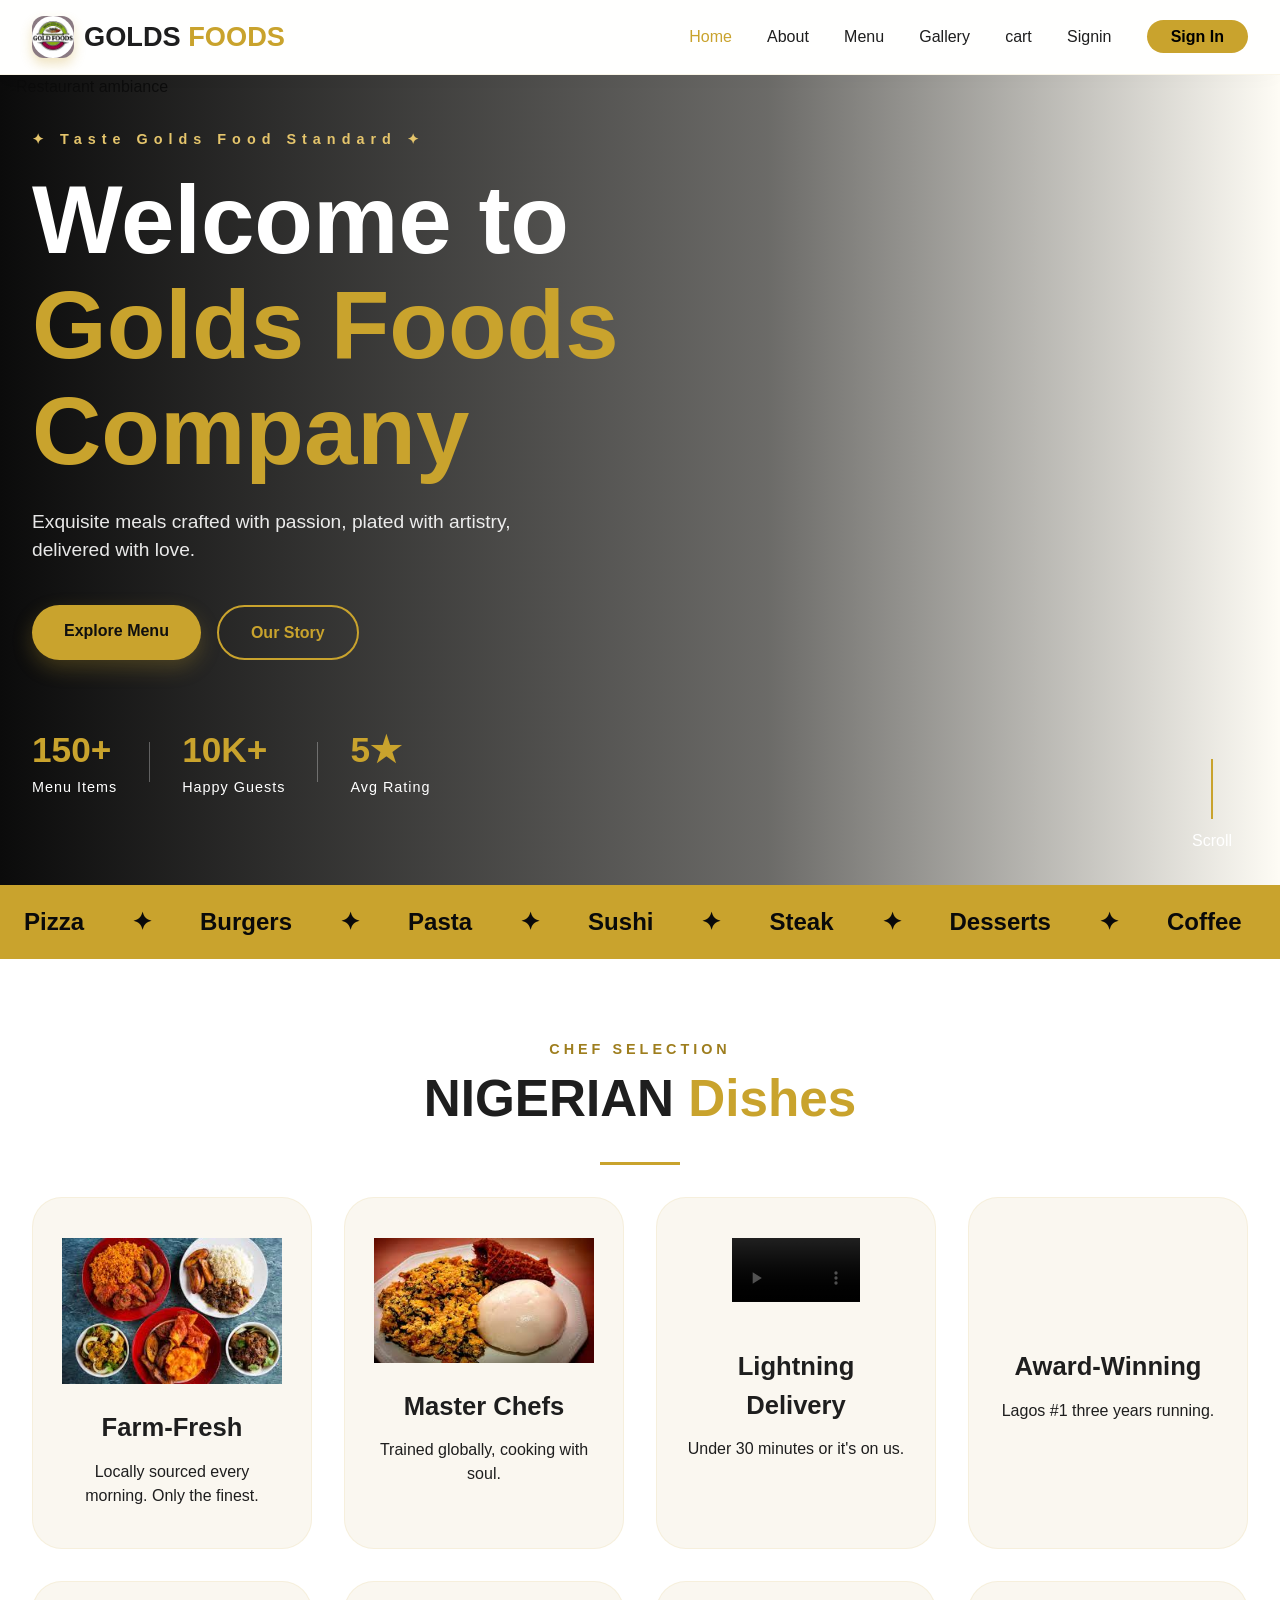
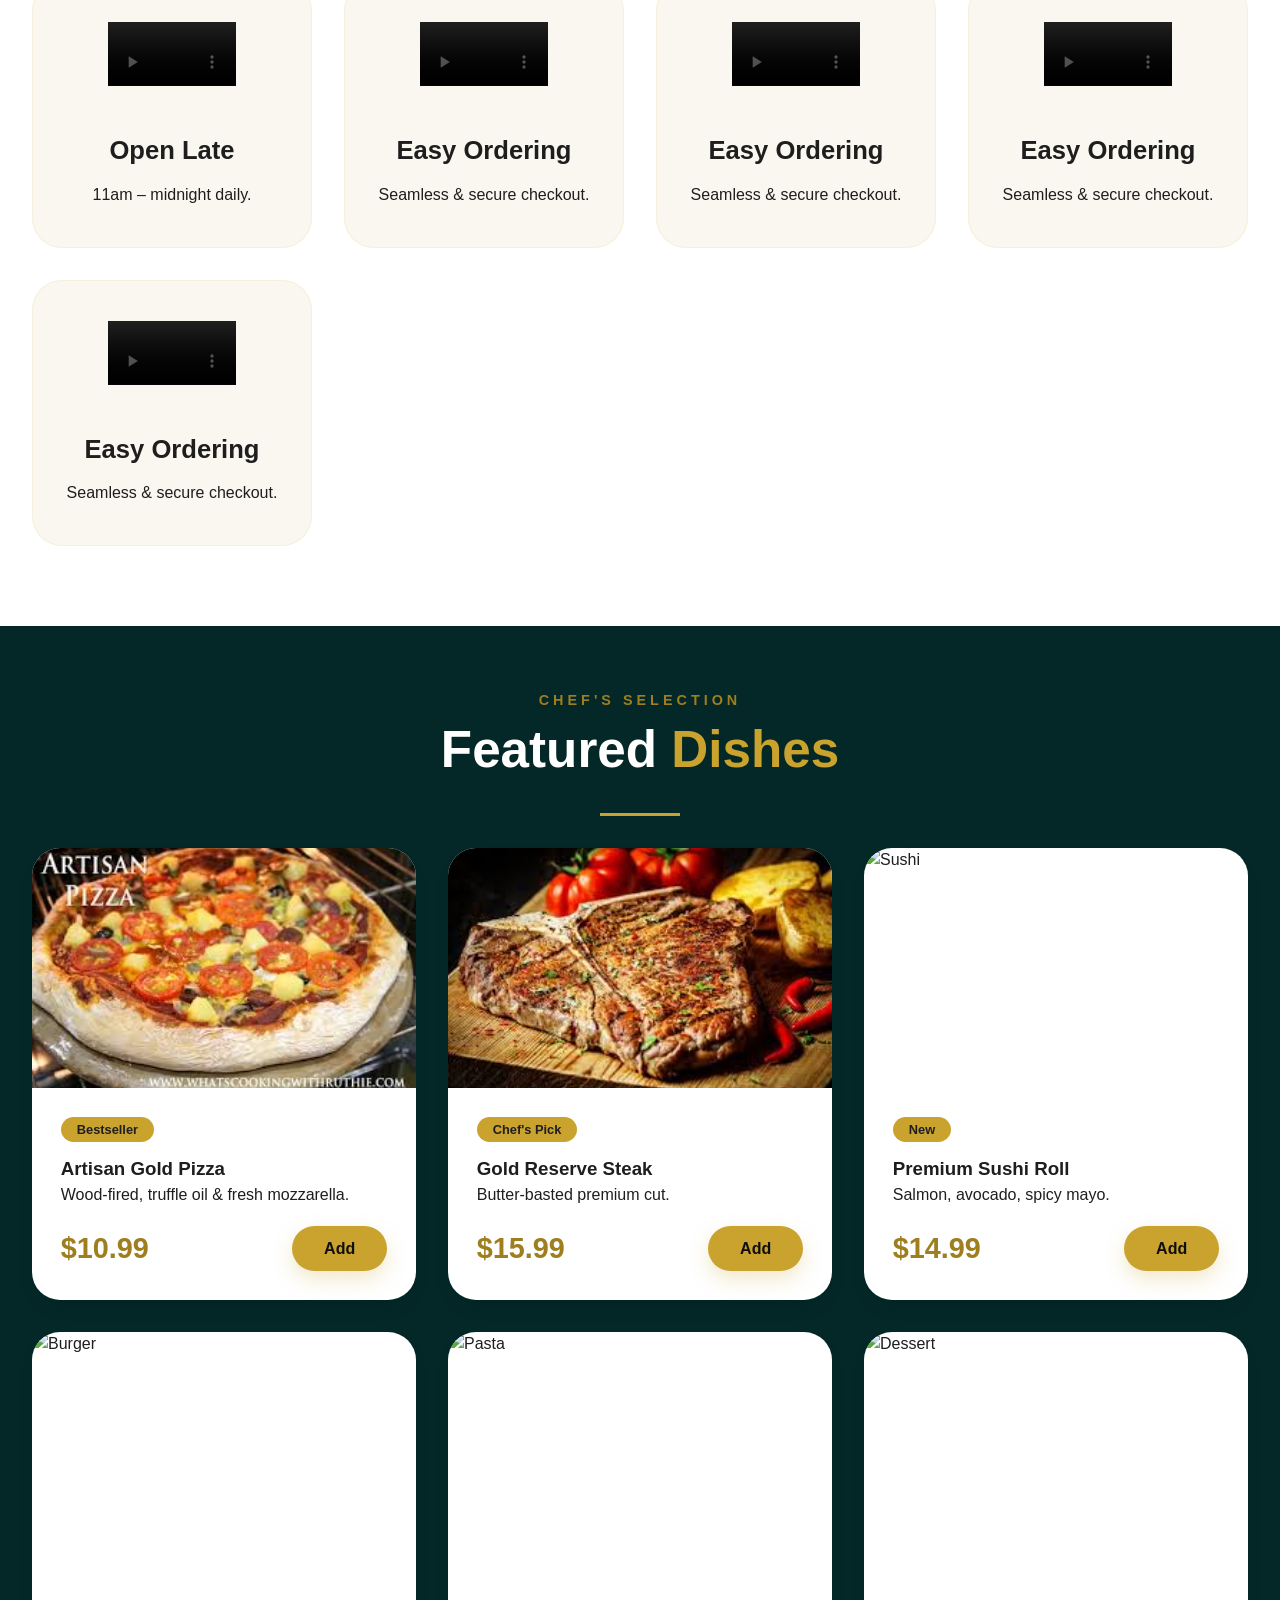
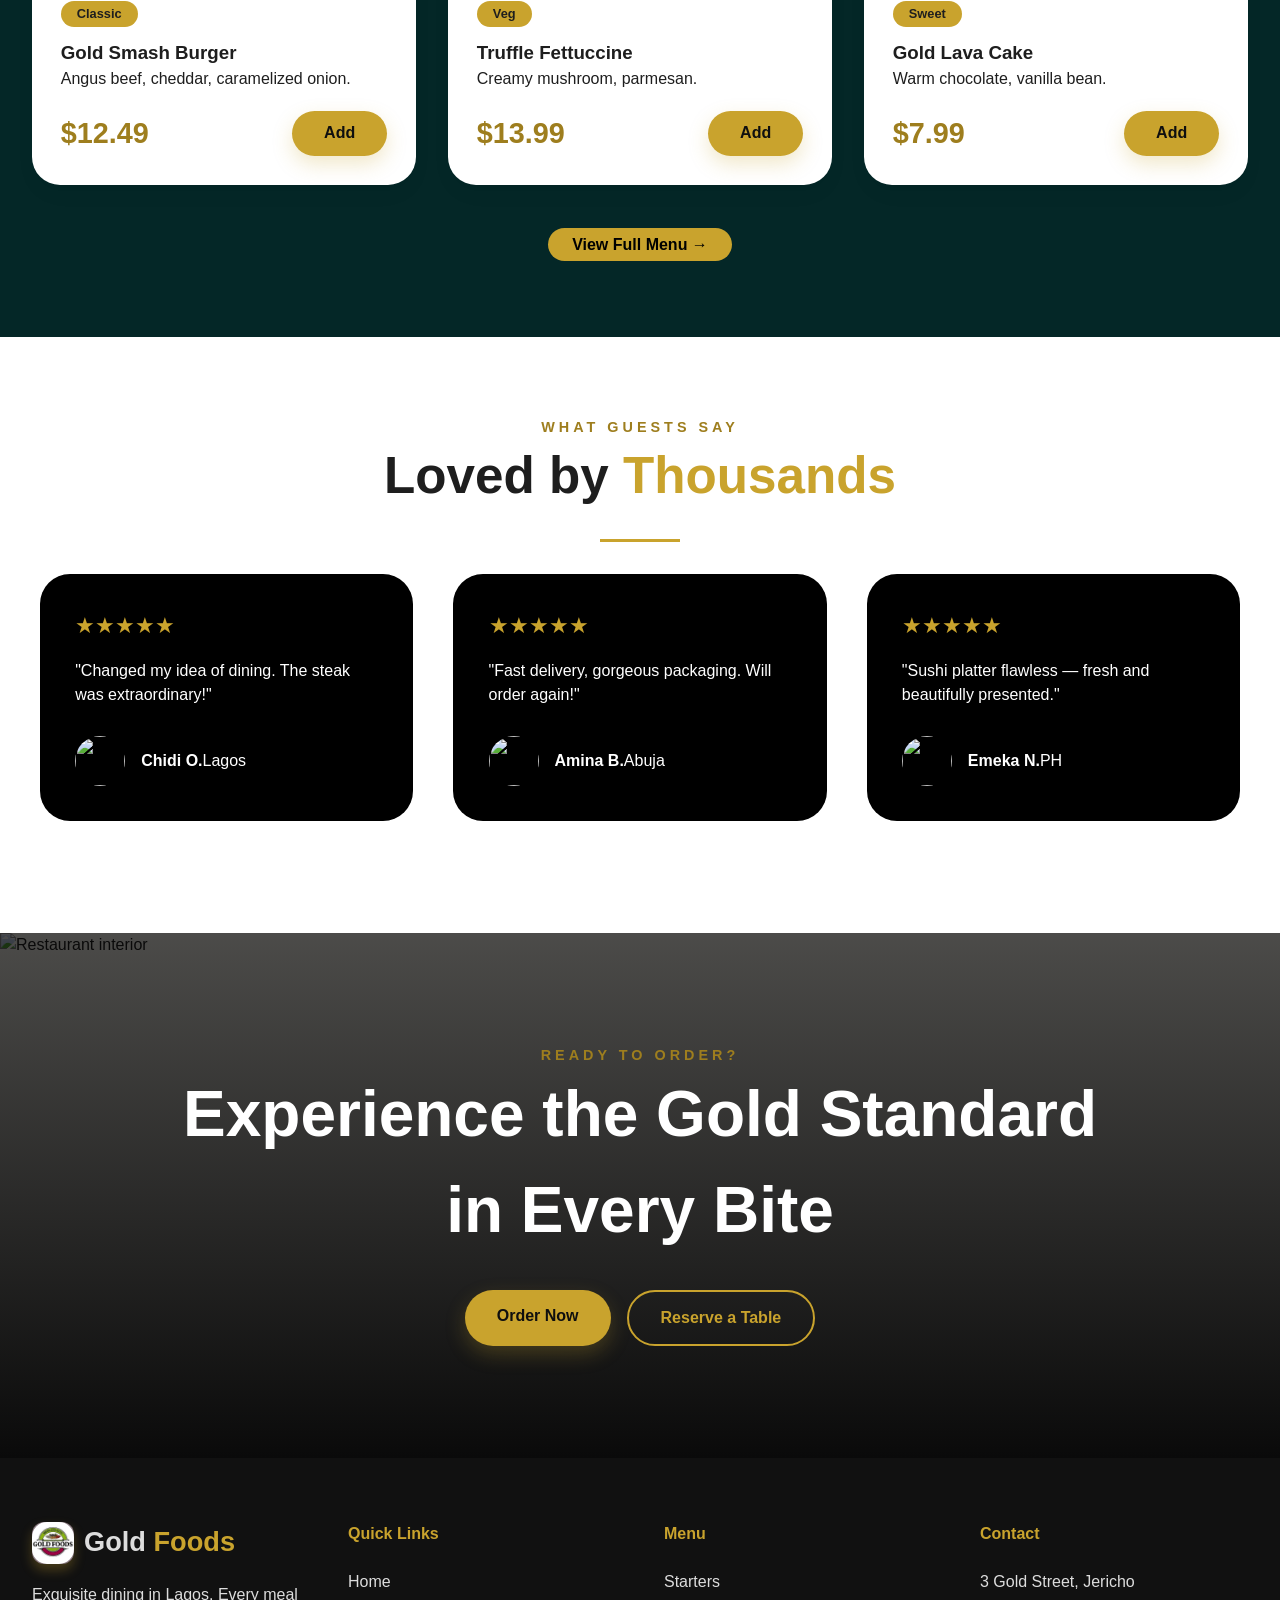
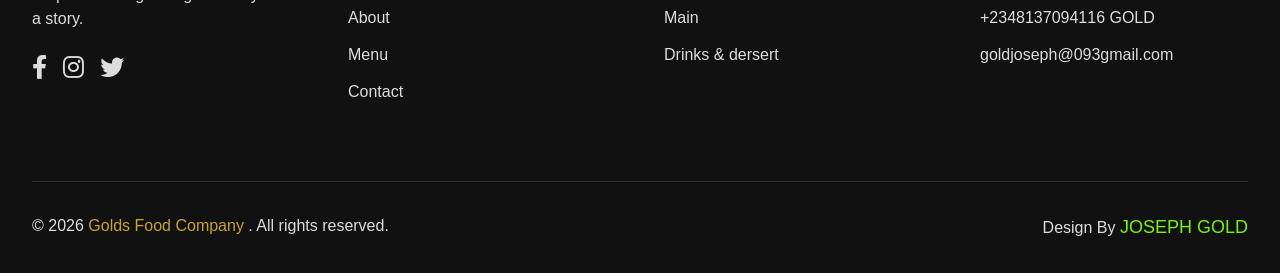
==== index.html @ 005d0058 "Publish website" ====
<!DOCTYPE html>
<html lang="en">
<head>
  <meta charset="UTF-8">
  <meta name="viewport" content="width=device-width, initial-scale=1.0, maximum-scale=1.0, user-scalable=yes">
  <title>Gold Foods · Taste the Gold Standard</title>
  <!-- Font Awesome for icons (optional but clean) -->
  <link rel="stylesheet" href="https://cdnjs.cloudflare.com/ajax/libs/font-awesome/6.0.0-beta3/css/all.min.css">
  <style>
    /* ===== RESET & GLOBAL ===== */
    * {         
      margin: 0;
      padding: 0;
      box-sizing: border-box;
    }

    body {
      font-family: systevm-ui, -apple-system, 'Segoe UI', Roboto, 'Helvetica Neue', sans-serif;
      background: #fefcf5;
      color: #1e1e1e;
      line-height: 1.5;
      overflow-x: hidden;
    }

    img {
      max-width: 100%;
      display: block;
    }

    a {
      text-decoration: none;
      color: inherit;
    }

    ul {
      list-style: none;
    }

    /* ===== GOLD VARIABLES ===== */
    :root {
      --gold: #c9a32d;
      --gold-light: #e5c56c;
      --gold-dark: #9e7e1e;
      --dark: #1a1a1a;
      --soft-bg: #faf7f0;
      --shadow-sm: 0 10px 25px -5px rgba(0, 0, 0, 0.05), 0 8px 10px -6px rgba(0,0,0,0.02);
      --shadow-md: 0 20px 30px -10px rgba(0, 0, 0, 0.1);
      --border-radius-card: 24px;
      --transition: all 0.3s ease;
    }

    /* ===== UTILS ===== */
    .container {
      max-width: 1280px;
      margin: 0 auto;
      padding: 0 1.5rem;
    }

    .btn {
      display: inline-block;
      font-weight: 600;
      padding: 0.85rem 2rem;
      border-radius: 50px;
      transition: var(--transition);
      font-size: 1rem;
      border: none;
      cursor: pointer;
      text-align: center;
    }

    .btn-gold {
      background: var(--gold);
      color: #0f0f0f;
      box-shadow: 0 8px 20px rgba(201, 163, 45, 0.25);
    }

    .btn-gold:hover {
      background: var(--gold-dark);
      color: white;
      transform: translateY(-3px);
      box-shadow: 0 12px 25px rgba(158, 126, 30, 0.3);
    }

    .btn-outline {
      background: transparent;
      border: 2px solid var(--gold);
      color: var(--gold);
    }

    .btn-outline:hover {
      background: var(--gold);
      color: #111;
    }

    .gold-divider {
      width: 80px;
      height: 3px;
      background: var(--gold);
      margin: 1.5rem auto 2rem;
    }

    .section-eyebrow {
      text-transform: uppercase;
      letter-spacing: 4px;
      font-size: 0.9rem;
      color: var(--gold-dark);
      font-weight: 600;
      text-align: center;
    }

    .section-title {
      font-size: clamp(2.2rem, 6vw, 3.2rem);
      font-weight: 700;
      text-align: center;
      color: #1e1e1e;
    }

    .section-title em {
      color: var(--gold);
      font-style: normal;
      position: relative;
    }

    /* ===== NAVBAR ===== */
    .navbar {
      display: flex;
      align-items: center;
      justify-content: space-between;
      padding: 1rem 2rem;
      background: rgba(255, 255, 255, 0.9);
      backdrop-filter: blur(10px);
      -webkit-backdrop-filter: blur(10px);
      position: sticky;
      top: 0;
      z-index: 1000;
      box-shadow: 0 4px 20px rgba(0,0,0,0.02);
      border-bottom: 1px solid rgba(201,163,45,0.1);
    }

    .nav-logo {
      display: flex;
      align-items: center;
      gap: 10px;
    }

    .nav-logo-icon {
      background: var(--gold-light);
      width: 42px;
      height: 42px;
      border-radius: 12px;
      display: flex;
      align-items: center;
      justify-content: center;
      font-weight: 800;
      font-size: 1.5rem;
      color: #111;
      background-color: rgb(138, 122, 130);
      box-shadow: 0 6px 12px rgba(201,163,45,0.3);
    }

    .nav-logo-text {
      font-size: 1.7rem;
      font-weight: 700;
    }

    .nav-logo-text span {
      color: var(--gold);
    }

    .nav-links {
      display: flex;
      align-items: center;
      gap: 2.2rem;
      font-weight: 500;
    }

    .nav-links a {
      transition: color 0.2s;
    }

    .nav-links a:hover, .nav-links a.active {
      color: var(--gold);
    }

    .nav-cart-icon {
      display: flex;
      align-items: center;
      gap: 5px;
    }

    .cart-badge {
      background: var(--gold);
      color: black;
      border-radius: 30px;
      padding: 0.1rem 0.5rem;
      font-size: 0.8rem;
      font-weight: 700;
    }

    .nav-cta {
      background: var(--gold);
      padding: 0.5rem 1.5rem !important;
      border-radius: 40px;
      color: black !important;
      font-weight: 600;
    }

    .hamburger {
      display: none;
      flex-direction: column;
      justify-content: space-around;
      width: 32px;
      height: 28px;
      background: transparent;
      border: none;
      cursor: pointer;
    }
    .href {
      background: var(--gold);
      padding: 0.5rem 1.5rem !important;
      border-radius: 40px;
      color: black !important;
      font-weight: 600;
    }
    .href:hover {
      background-color: rgb(11, 14, 11);
      color: rgb(59, 7, 180) !important;
    }

    .hamburger span {
      width: 100%;
      height: 3px;
      background: var(--dark);
      border-radius: 5px;
      transition: 0.3s;
    }

    .mobile-nav {
      position: fixed;
      top: 0;
      right: -100%;
      width: 75%;
      max-width: 320px;
      height: 100vh;
      background: white;
      box-shadow: -10px 0 30px rgba(0,0,0,0.1);
      padding: 5rem 2rem;
      display: flex;
      flex-direction: column;
      gap: 2rem;
      z-index: 2000;
      transition: right 0.4s cubic-bezier(0.2, 0.9, 0.4, 1);
    }

    .mobile-nav a {
      font-size: 1.3rem;
      font-weight: 500;
      border-bottom: 1px solid #eee;
      padding-bottom: 0.5rem;
    }

    .mobile-nav.active {
      right: 0;
    }

    .overlay {
      position: fixed;
      inset: 0;
      background: rgba(0,0,0,0.4);
      backdrop-filter: blur(3px);
      z-index: 1500;
      opacity: 0;
      visibility: hidden;
      transition: 0.3s;
    }

    .overlay.active {
      opacity: 1;
      visibility: visible;
    }
    .hero {
      position: relative;
      min-height: 90vh;
      display: flex;
      align-items: center;
      padding: 2rem 2rem 4rem;
    }

    .hero-bg {
      position: absolute;
      inset: 0;
      z-index: -1;
    }

    .hero-bg-img {
      width: 100%;
      height: 100%;
      object-fit: cover;
    }

    .hero-overlay {
      position: absolute;
      inset: 0;
      background: linear-gradient(90deg, #0b0b0b 0%, rgba(10,10,10,0.6) 60%, transparent 100%);
    }

    .hero-content {
      max-width: 750px;
      color: white;
      position: relative;
      z-index: 5;
    }

    .hero-eyebrow {
      color: var(--gold-light);
      font-weight: 600;
      letter-spacing: 6px;
      font-size: 0.9rem;
      margin-bottom: 1rem;
    }

    .hero-title {
      font-size: clamp(3.5rem, 10vw, 6rem);
      font-weight: 800;
      line-height: 1.1;
      margin-bottom: 1.5rem;
    }

    .hero-title em {
      color: var(--gold);
      font-style: normal;
    }

    .hero-sub {
      font-size: 1.2rem;
      opacity: 0.9;
      max-width: 500px;
      margin-bottom: 2.5rem;
    }

    .hero-btns {
      display: flex;
      flex-wrap: wrap;
      gap: 1rem;
    }

    .hero-stats {
      display: flex;
      margin-top: 4rem;
      gap: 2rem;
      align-items: center;
      flex-wrap: wrap;
    }

    .stat {
      display: flex;
      flex-direction: column;
    }

    .stat-num {
      font-size: 2.2rem;
      font-weight: 700;
      color: var(--gold);
    }

    .stat-label {
      font-size: 0.9rem;
      letter-spacing: 1px;
    }

    .stat-sep {
      width: 1px;
      height: 40px;
      background: rgba(255,255,255,0.3);
    }

    .hero-scroll {
      position: absolute;
      bottom: 2rem;
      right: 3rem;
      color: white;
      display: flex;
      flex-direction: column;
      align-items: center;
      gap: 10px;
    }

    .scroll-line {
      width: 2px;
      height: 60px;
      background: var(--gold);
    }

    /* MARQUEE */
    .marquee-wrap {
      background: var(--gold);
      color: #0a0a0a;
      padding: 1.2rem 0;
      overflow: hidden;
      white-space: nowrap;
      font-weight: 600;
      font-size: 1.5rem;
    }

    .marquee-track {
      display: inline-block;
      animation: marquee 25s linear infinite;
    }

    .marquee-track span {
      margin: 0 1.5rem;
    }

    @keyframes marquee {
      0% { transform: translateX(0); }
      100% { transform: translateX(-50%); }
    }

    /* FEATURES */
    .features-section {
      padding: 5rem 2rem;
      background: white;
    }

    .features-grid {
      display: grid;
      grid-template-columns: repeat(auto-fit, minmax(280px, 1fr));
      gap: 2rem;
      max-width: 1300px;
      margin: 2rem auto 0;
    }

    .feature-card {
      background: var(--soft-bg);
      padding: 2.5rem 1.8rem;
      border-radius: 30px;
      text-align: center;
      transition: var(--transition);
      border: 1px solid rgba(201,163,45,0.1);
    }

    .feature-card:hover {
      transform: translateY(-8px);
      box-shadow: var(--shadow-md);
      border-color: var(--gold);
    }

    .feature-icon {
      font-size: 3.2rem;
      margin-bottom: 1.5rem;
    }

    .feature-card h3 {
      font-size: 1.6rem;
      margin-bottom: 0.8rem;
    }

    /* FEATURED DISHES */
    .featured-section {
      padding: 4rem 2rem 5rem;
      background-color: rgb(4, 39, 39);
    }

    .featured-grid {
      display: grid;
      grid-template-columns: repeat(3, 1fr);
      gap: 2rem;
      max-width: 1300px;
      margin: 2rem auto;
    }

    .featured-card {
      background: white;
      border-radius: 28px;
      overflow: hidden;
      box-shadow: var(--shadow-sm);
      transition: 0.3s;
    }

    .featured-card.large {
      grid-column: span 1;
    }

    .featured-card img {
      width: 100%;
      height: 240px;
      object-fit: cover;
    }

    .featured-info {
      padding: 1.8rem;
    }

    .featured-tag {
      background: var(--gold);
      padding: 0.2rem 1rem;
      border-radius: 40px;
      font-size: 0.8rem;
      font-weight: 700;
      display: inline-block;
      margin-bottom: 0.8rem;
    }

    .featured-bottom {
      display: flex;
      justify-content: space-between;
      align-items: center;
      margin-top: 1.2rem;
    }

    .price {
      font-size: 1.8rem;
      font-weight: 700;
      color: var(--gold-dark);
    }
    .testimonials-section {
      padding: 5rem 2rem;
      background: white;
      color:white
    }

    .testimonials-grid {
      display: grid;
      grid-template-columns: repeat(auto-fit, minmax(280px, 1fr));
      gap: 2.5rem;
      max-width: 1200px;
      margin: 2rem auto;
    }

    .testimonial-card {
      background: black;
      padding: 2.2rem;
      border-radius: 30px;
    }

    .stars {
      color: var(--gold);
      font-size: 1.4rem;
      margin-bottom: 1rem;
    }

    .testimonial-author {
      display: flex;
      align-items: center;
      gap: 1rem;
      margin-top: 1.8rem;
    }

    .testimonial-author img {
      width: 50px;
      height: 50px;
      border-radius: 50%;
      object-fit: cover;
    }

    /* CTA */
    .cta-section {
      position: relative;
      padding: 7rem 2rem;
    }

    .cta-bg {
      position: absolute;
      inset: 0;
    }

    .cta-bg img {
      width: 100%;
      height: 100%;
      object-fit: cover;
    }

    .cta-overlay {
      position: absolute;
      inset: 0;
      background: linear-gradient(0deg, #0a0a0a 0%, rgba(0,0,0,0.7) 100%);
    }

    .cta-content {
      position: relative;
      z-index: 5;
      text-align: center;
      color: white;
    }

    .cta-title {
      font-size: clamp(2.5rem, 6vw, 4rem);
    }

    /* FOOTER */
    footer {
      background: #111;
      color: #ddd;
      padding: 4rem 2rem 2rem;
    }

    .footer-grid {
      display: grid;
      grid-template-columns: repeat(auto-fit, minmax(180px, 1fr));
      gap: 3rem;
      max-width: 1300px;
      margin: 0 auto;
    }

    .footer-brand p {
      margin: 1.2rem 0;
    } 

    .footer-social {
      display: flex;
      gap: 1rem;
      font-size: 1.5rem;
    }

    .footer-col h4 {
      color: var(--gold);
      margin-bottom: 1.5rem;
    }

    .footer-col ul li {
      margin-bottom: 0.8rem;
    }

    .footer-bottom {
      border-top: 1px solid #333;
      margin-top: 4rem;
      padding-top: 2rem;
      display: flex;
      justify-content: space-between;
      flex-wrap: wrap;
    }

    /* responsiveness */
    @media (max-width: 900px) {
      .nav-links { display: none; }
      .hamburger { display: flex; }
      .featured-grid { grid-template-columns: 1fr; }
      .hero { min-height: 80vh; }
    }

    @media (max-width: 600px) {
      .navbar { padding: 1rem; }
      .hero-content { padding: 1rem 0; }
    }

    /* AOS simple */
    .aos {
      opacity: 0;
      transform: translateY(20px);
      transition: opacity 0.8s, transform 0.8s;
    }
    .aos.visible {
      opacity: 1;
      transform: translateY(0);
    }

    /* cart feedback */
    .cart-pop {
      position: fixed;
      bottom: 30px;
      left: 50%;
      transform: translateX(-50%);
      background: var(--gold-dark);
      color: white;
      padding: 0.8rem 2rem;
      border-radius: 60px;
      font-weight: 600;
      z-index: 9999;
      box-shadow: 0 15px 30px rgba(0,0,0,0.3);
      transition: 0.2s;
    }
  </style>
</head>
<body>

<!-- NAV -->
<nav class="navbar">
  <a href="#" class="nav-logo">
    <div class="nav-logo-icon"><img src="./COOKING MEDIA/logo2.jfif" alt="gold" width="150%" style="border-radius: 180px;"></div>
    <span class="nav-logo-text">GOLDS <span>FOODS</span></span>
  </a>
  <ul class="nav-links">
    <li><a href="#" class="active">Home</a></li>
    <li><a href="./about.html">About</a></li>
    <li><a href="./menu.html">Menu</a></li>
    <li><a href="./gallery.html">Gallery</a></li>
    <li><a href="./cart.html">cart</a></li>
    <li><a href="./auth.html">Signin</a></li>
    
    <li><a href="#" class="nav-cta">Sign In</a></li>
  </ul>
  <button class="hamburger" id="hamburger" aria-label="Menu"><span></span><span></span><span></span></button>
</nav>
<div class="mobile-nav" id="mobileNav">
  <a href="#">Home</a><a href="#">About</a><a href="#">Menu</a><a href="#">Gallery</a><a href="#">Contact</a>
  <a href="#"><i class="fas fa-shopping-cart"></i> Cart</a><a href="#">Sign In</a>
</div>
<div class="overlay" id="overlay"></div>

<!-- HERO -->
<section class="hero">
  <div class="hero-bg">
    <img src="https://images.unsplash.com/photo-1414235077428-338989a2e8c0?w=1600&h=900&fit=crop" alt="Restaurant ambiance" class="hero-bg-img">
    <div class="hero-overlay"></div>
  </div>
  <div class="hero-content">
    <p class="hero-eyebrow">✦ Taste Golds Food Standard  ✦</p>
    <h1 class="hero-title">Welcome to<br><em>Golds Foods Company</em></h1>
    <p class="hero-sub">Exquisite meals crafted with passion, plated with artistry, delivered with love.</p>
    <div class="hero-btns">
      <a href="#" class="btn btn-gold">Explore Menu</a>
      <a href="#" class="btn btn-outline">Our Story</a>
    </div>
    <div class="hero-stats">
      <div class="stat"><span class="stat-num">150+</span><span class="stat-label">Menu Items</span></div>
      <div class="stat-sep"></div>
      <div class="stat"><span class="stat-num">10K+</span><span class="stat-label">Happy Guests</span></div>
      <div class="stat-sep"></div>
      <div class="stat"><span class="stat-num">5★</span><span class="stat-label">Avg Rating</span></div>
    </div>
  </div>
  <div class="hero-scroll">
    <div class="scroll-line"></div>
    <span>Scroll</span>
  </div>
</section>

<!-- MARQUEE -->
<div class="marquee-wrap">
  <div class="marquee-track">
    <span>Pizza</span><span>✦</span><span>Burgers</span><span>✦</span><span>Pasta</span><span>✦</span><span>Sushi</span><span>✦</span><span>Steak</span><span>✦</span><span>Desserts</span><span>✦</span><span>Coffee</span><span>✦</span><span>Salads</span><span>✦</span>
    <span>Pizza</span><span>✦</span><span>Burgers</span><span>✦</span><span>Pasta</span><span>✦</span><span>Sushi</span><span>✦</span><span>Steak</span><span>✦</span><span>Desserts</span><span>✦</span><span>Coffee</span><span>✦</span><span>Salads</span><span>✦</span>
  </div>
</div>

<!-- FEATURES 4+ sections -->
<section class="features-section">
  <p class="section-eyebrow">chef selection</p>
  <h2 class="section-title">NIGERIAN<em> Dishes</em></h2>
  <div class="gold-divider"></div>
  <div class="features-grid">
    <div class="feature-card aos"><div class="feature-icon"><img src="[data-uri]" alt="" width="200%"></div><h3>Farm-Fresh</h3><p>Locally sourced every morning. Only the finest.</p></div>
    <div class="feature-card aos"><div class="feature-icon"><img src="[data-uri]" alt=""></div><h3>Master Chefs</h3><p>Trained globally, cooking with soul.</p></div>
    <div class="feature-card aos"><div class="feature-icon"><video src="./COOKING MEDIA/cooking video.mp4" controls autoplay loop muted width="58%"></video></div><h3>Lightning Delivery</h3><p>Under 30 minutes or it's on us.</p></div>
    <div class="feature-card aos"><div class="feature-icon"><video src="./COOKING MEDIA/Download (1).mp6.mp4" control muted autoplay loop width="58%"></video></div><h3>Award-Winning</h3><p>Lagos #1 three years running.</p></div>
    <div class="feature-card aos"><div class="feature-icon"><video src="./COOKING MEDIA/Download (1).mp7.mp4" controls muted autoplay loop width="58%"></video></div><h3>Open Late</h3><p>11am – midnight daily.</p></div>
    <div class="feature-card aos"><div class="feature-icon"><video src="./COOKING MEDIA/Download (1).mp8.mp4" controls muted autoplay loop width="58%"></video></div><h3>Easy Ordering</h3><p>Seamless & secure checkout.</p></div>
     <div class="feature-card aos"><div class="feature-icon"><video src="./COOKING MEDIA/Download.mp4" controls muted autoplay loop width="58%"></video></div><h3>Easy Ordering</h3><p>Seamless & secure checkout.</p></div>
     <div class="feature-card aos"><div class="feature-icon"><video src="./COOKING MEDIA/Download 5.mp4" controls muted autoplay loop width="58%"></video></div><h3>Easy Ordering</h3><p>Seamless & secure checkout.</p></div>
     <div class="feature-card aos"><div class="feature-icon"><video src="./COOKING MEDIA/Download JO.mp4" controls muted autoplay loop width="58%"></video></div><h3>Easy Ordering</h3><p>Seamless & secure checkout.</p></div>
    </div>
</section>

<!-- FEATURED DISHES (with many food images) -->
<section class="featured-section">
  <p class="section-eyebrow">Chef's Selection</p>
  <h2 style="color: white;" class="section-title">Featured <em>Dishes</em></h2>
  <div class="gold-divider"></div>
  <div class="featured-grid">
    <div class="featured-card large aos">
      <img src="[data-uri]" alt="Artisan pizza">
      <div class="featured-info">
        <span class="featured-tag">Bestseller</span>
        <h3>Artisan Gold Pizza</h3>
        <p>Wood-fired, truffle oil & fresh mozzarella.</p>
        <div class="featured-bottom"><span class="price">$10.99</span><button class="btn btn-gold add-cart" data-name="Artisan Gold Pizza" data-price="10.99" data-img="https://images.unsplash.com/photo-1565299624946-b28f40a0ca4b?w=200&h=150&fit=crop">Add</button></div>
      </div>
    </div>
    <div class="featured-card aos">
      <img src="[data-uri]" alt="Steak">
      <div class="featured-info"><span class="featured-tag">Chef's Pick</span><h3>Gold Reserve Steak</h3><p>Butter-basted premium cut.</p>
        <div class="featured-bottom"><span class="price">$15.99</span><button class="btn btn-gold add-cart" data-name="Gold Reserve Steak" data-price="15.99" data-img="https://images.unsplash.com/photo-1546833999-b9f581a1996d?w=200&h=150&fit=crop">Add</button></div>
      </div>
    </div>
    <div class="featured-card aos">
      <img src="https://images.unsplash.com/photo-1579871494447-9811cf80d66c?w=400&h=300&fit=crop" alt="Sushi">
      <div class="featured-info"><span class="featured-tag">New</span><h3>Premium Sushi Roll</h3><p>Salmon, avocado, spicy mayo.</p>
        <div class="featured-bottom"><span class="price">$14.99</span><button class="btn btn-gold add-cart" data-name="Premium Sushi Roll" data-price="14.99" data-img="https://images.unsplash.com/photo-1579871494447-9811cf80d66c?w=200&h=150&fit=crop">Add</button></div>
      </div>
    </div>
  </div>
  <!-- extra row with more food images (modern aesthetic) -->
  <div class="featured-grid" style="margin-top: 1rem;">
    <div class="featured-card aos">
      <img src="https://images.unsplash.com/photo-1551782450-a2132b4ba21d?w=400&h=300&fit=crop" alt="Burger">
      <div class="featured-info"><span class="featured-tag">Classic</span><h3>Gold Smash Burger</h3><p>Angus beef, cheddar, caramelized onion.</p>
        <div class="featured-bottom"><span class="price">$12.49</span><button class="btn btn-gold add-cart" data-name="Gold Smash Burger" data-price="12.49" data-img="https://images.unsplash.com/photo-1551782450-a2132b4ba21d?w=200&h=150&fit=crop">Add</button></div>
      </div>
    </div>
    <div class="featured-card aos">
      <img src="https://images.unsplash.com/photo-1473093295043-cdd812d0e601?w=400&h=300&fit=crop" alt="Pasta">
      <div class="featured-info"><span class="featured-tag">Veg</span><h3>Truffle Fettuccine</h3><p>Creamy mushroom, parmesan.</p>
        <div class="featured-bottom"><span class="price">$13.99</span><button class="btn btn-gold add-cart" data-name="Truffle Fettuccine" data-price="13.99" data-img="https://images.unsplash.com/photo-1473093295043-cdd812d0e601?w=200&h=150&fit=crop">Add</button></div>
      </div>
    </div>
    <div class="featured-card aos">
      <img src="https://images.unsplash.com/photo-1551024506-0bccd828d307?w=400&h=300&fit=crop" alt="Dessert">
      <div class="featured-info"><span class="featured-tag">Sweet</span><h3>Gold Lava Cake</h3><p>Warm chocolate, vanilla bean.</p>
        <div class="featured-bottom"><span class="price">$7.99</span><button class="btn btn-gold add-cart" data-name="Gold Lava Cake" data-price="7.99" data-img="https://images.unsplash.com/photo-1551024506-0bccd828d307?w=200&h=150&fit=crop">Add</button></div>
      </div>
    </div>
  </div>
  <div style="text-align:center;margin-top:3rem">
    <a class="href" href="#" class="btn btn-outline">View Full Menu →</a>
  </div>
</section>

<!-- TESTIMONIALS -->
<section class="testimonials-section">
  <p class="section-eyebrow">What Guests Say</p>
  <h2 class="section-title">Loved by <em>Thousands</em></h2>
  <div class="gold-divider"></div>
  <div class="testimonials-grid">
    <div class="testimonial-card aos"><div class="stars">★★★★★</div><p>"Changed my idea of dining. The steak was extraordinary!"</p><div class="testimonial-author"><img src="https://images.unsplash.com/photo-1507003211169-0a1dd7228f2d?w=60&h=60&fit=crop&crop=face" alt=""><div><strong>Chidi O.</strong><span>Lagos</span></div></div></div>
    <div class="testimonial-card aos"><div class="stars">★★★★★</div><p>"Fast delivery, gorgeous packaging. Will order again!"</p><div class="testimonial-author"><img src="https://images.unsplash.com/photo-1531746020798-e6953c6e8e04?w=60&h=60&fit=crop&crop=face" alt=""><div><strong>Amina B.</strong><span>Abuja</span></div></div></div>
    <div class="testimonial-card aos"><div class="stars">★★★★★</div><p>"Sushi platter flawless — fresh and beautifully presented."</p><div class="testimonial-author"><img src="https://images.unsplash.com/photo-1552374196-c4e7ffc6e126?w=60&h=60&fit=crop&crop=face" alt=""><div><strong>Emeka N.</strong><span>PH</span></div></div></div>
  </div>
</section>

<!-- CTA -->
<section class="cta-section">
  <div class="cta-bg"><img src="https://images.unsplash.com/photo-1517248135467-4c7edcad34c4?w=1400&h=500&fit=crop" alt="Restaurant interior"><div class="cta-overlay"></div></div>
  <div class="cta-content aos">
    <p class="section-eyebrow">Ready to Order?</p>
    <h2 class="cta-title">Experience the Gold Standard<br>in Every Bite</h2>
    <div class="hero-btns" style="justify-content:center;margin-top:2rem"><a href="#" class="btn btn-gold">Order Now</a><a href="#" class="btn btn-outline">Reserve a Table</a></div>
  </div>
</section>

<footer>
  <div class="footer-grid">
    <div class="footer-brand"><a href="#" class="nav-logo"><div class="nav-logo-icon"><img src="./COOKING MEDIA/logo2.jfif" alt="" width="100%" style="border-radius: 15px;"></div><span class="nav-logo-text">Gold <span>Foods</span></span></a><p>Exquisite dining in Lagos. Every meal a story.</p><div class="footer-social"><a href="#"><i class="fab fa-facebook-f"></i></a><a href="#"><i class="fab fa-instagram"></i></a><a href="#"><i class="fab fa-twitter"></i></a></div></div>
    <div class="footer-col"><h4>Quick Links</h4><ul><li><a href="#">Home</a></li><li><a href="#">About</a></li><li><a href="#">Menu</a></li><li><a href="#">Contact</a></li></ul></div>
    <div class="footer-col"><h4>Menu</h4><ul><li><a href="#">Starters</a></li><li><a href="#">Main</a></li><li><a href="./secondpage.html">Drinks & dersert</a></li></ul></div>
    <div class="footer-col"><h4>Contact</h4><ul><li>3 Gold Street, Jericho</li><li>+2348137094116 GOLD</li><li>goldjoseph@093gmail.com</li></ul></div>
  </div>
  <div class="footer-bottom"><p>© 2026 <span style="color:var(--gold);">Golds Food Company </span>. All rights reserved.</p><p> Design By <span style="color: rgb(119, 240, 21); font-size: large;">JOSEPH GOLD</span></p></div>
</footer>

<script>
  (function(){
    "use strict";
    // Mobile menu
    const hamburger = document.getElementById('hamburger');
    const mobileNav = document.getElementById('mobileNav');
    const overlay = document.getElementById('overlay');
    function toggleMenu(force) {
      const active = mobileNav.classList.contains('active');
      if (typeof force === 'boolean' && force === active) return;
      mobileNav.classList.toggle('active');
      overlay.classList.toggle('active');
      document.body.style.overflow = active ? '' : 'hidden';
    }
    hamburger.addEventListener('click', () => toggleMenu());
    overlay.addEventListener('click', () => toggleMenu(false));
    
    // Cart logic
    let cart = JSON.parse(localStorage.getItem('goldFoodsCart')) || [];
    const cartBadge = document.getElementById('cartCount');
    function updateCartBadge() {
      const total = cart.reduce((sum, item) => sum + (item.quantity || 1), 0);
      if (cartBadge) cartBadge.textContent = total;
    }
    function addToCart(name, price, img) {
      const existing = cart.find(i => i.name === name);
      if (existing) existing.quantity = (existing.quantity||1)+1;
      else cart.push({ name, price: Number(price), img, quantity: 1 });
      localStorage.setItem('goldFoodsCart', JSON.stringify(cart));
      updateCartBadge();
      showPopup(`${name} added to cart ✨`);
    }
    function showPopup(msg) {
      const pop = document.createElement('div');
      pop.className = 'cart-pop';
      pop.textContent = msg;
      document.body.appendChild(pop);
      setTimeout(() => pop.remove(), 2000);
    }
    document.querySelectorAll('.add-cart').forEach(btn => {
      btn.addEventListener('click', (e) => {
        e.preventDefault();
        const name = btn.dataset.name;
        const price = btn.dataset.price;
        const img = btn.dataset.img;
        addToCart(name, price, img);
      });
    });
    updateCartBadge();

    // AOS scroll animation
    const aosElements = document.querySelectorAll('.aos');
    const observer = new IntersectionObserver((entries) => {
      entries.forEach(entry => {
        if (entry.isIntersecting) {
          entry.target.classList.add('visible');
        }
      });
    }, { threshold: 0.15, rootMargin: '0px 0px -20px 0px' });
    aosElements.forEach(el => observer.observe(el));

    // close mobile on link click
    document.querySelectorAll('.mobile-nav a').forEach(link => link.addEventListener('click', () => toggleMenu(false)));
    
    // add some smoothness
    document.querySelectorAll('a[href^="#"]').forEach(anchor => {
      anchor.addEventListener('click', function(e) {
        const href = this.getAttribute('href');
        if (href === "#" || href === "") return;
        const target = document.querySelector(href);
        if (target) { e.preventDefault(); target.scrollIntoView({ behavior: 'smooth' }); }
      });
    });
  })();
</script>
<!-- tiny extra style for cart badge on mobile -->
</body>
</html>
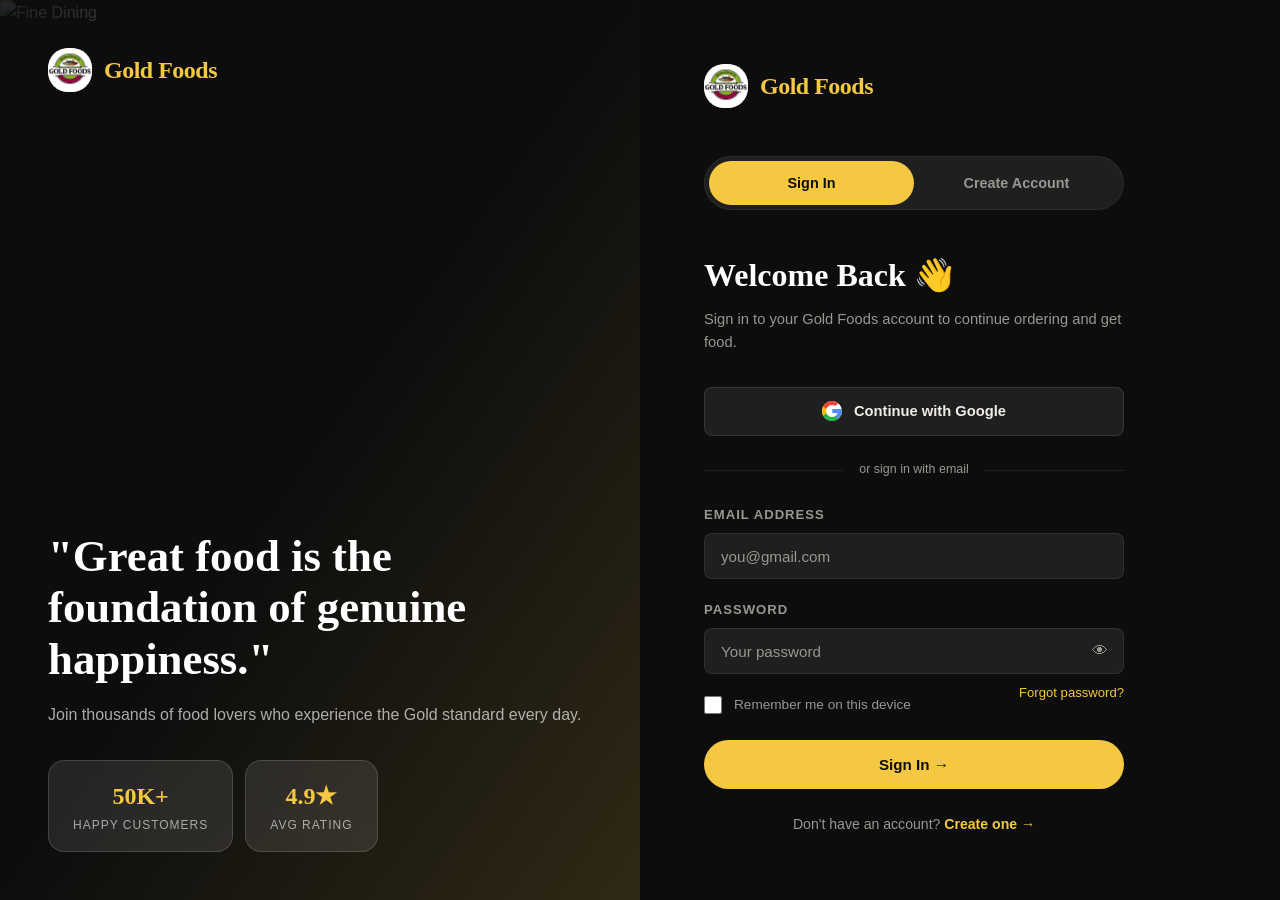
==== commit b78cb88c: "Show sign in before homepage" ====
--- a/index.html
+++ b/index.html
@@ -4,6 +4,11 @@
   <meta charset="UTF-8">
   <meta name="viewport" content="width=device-width, initial-scale=1.0, maximum-scale=1.0, user-scalable=yes">
   <title>Gold Foods · Taste the Gold Standard</title>
+  <script>
+    if (sessionStorage.getItem('goldFoodsSignedIn') !== 'true') {
+      window.location.replace('auth.html');
+    }
+  </script>
   <!-- Font Awesome for icons (optional but clean) -->
   <link rel="stylesheet" href="https://cdnjs.cloudflare.com/ajax/libs/font-awesome/6.0.0-beta3/css/all.min.css">
   <style>
@@ -914,4 +919,4 @@
 </script>
 <!-- tiny extra style for cart badge on mobile -->
 </body>
-</html>+</html>
